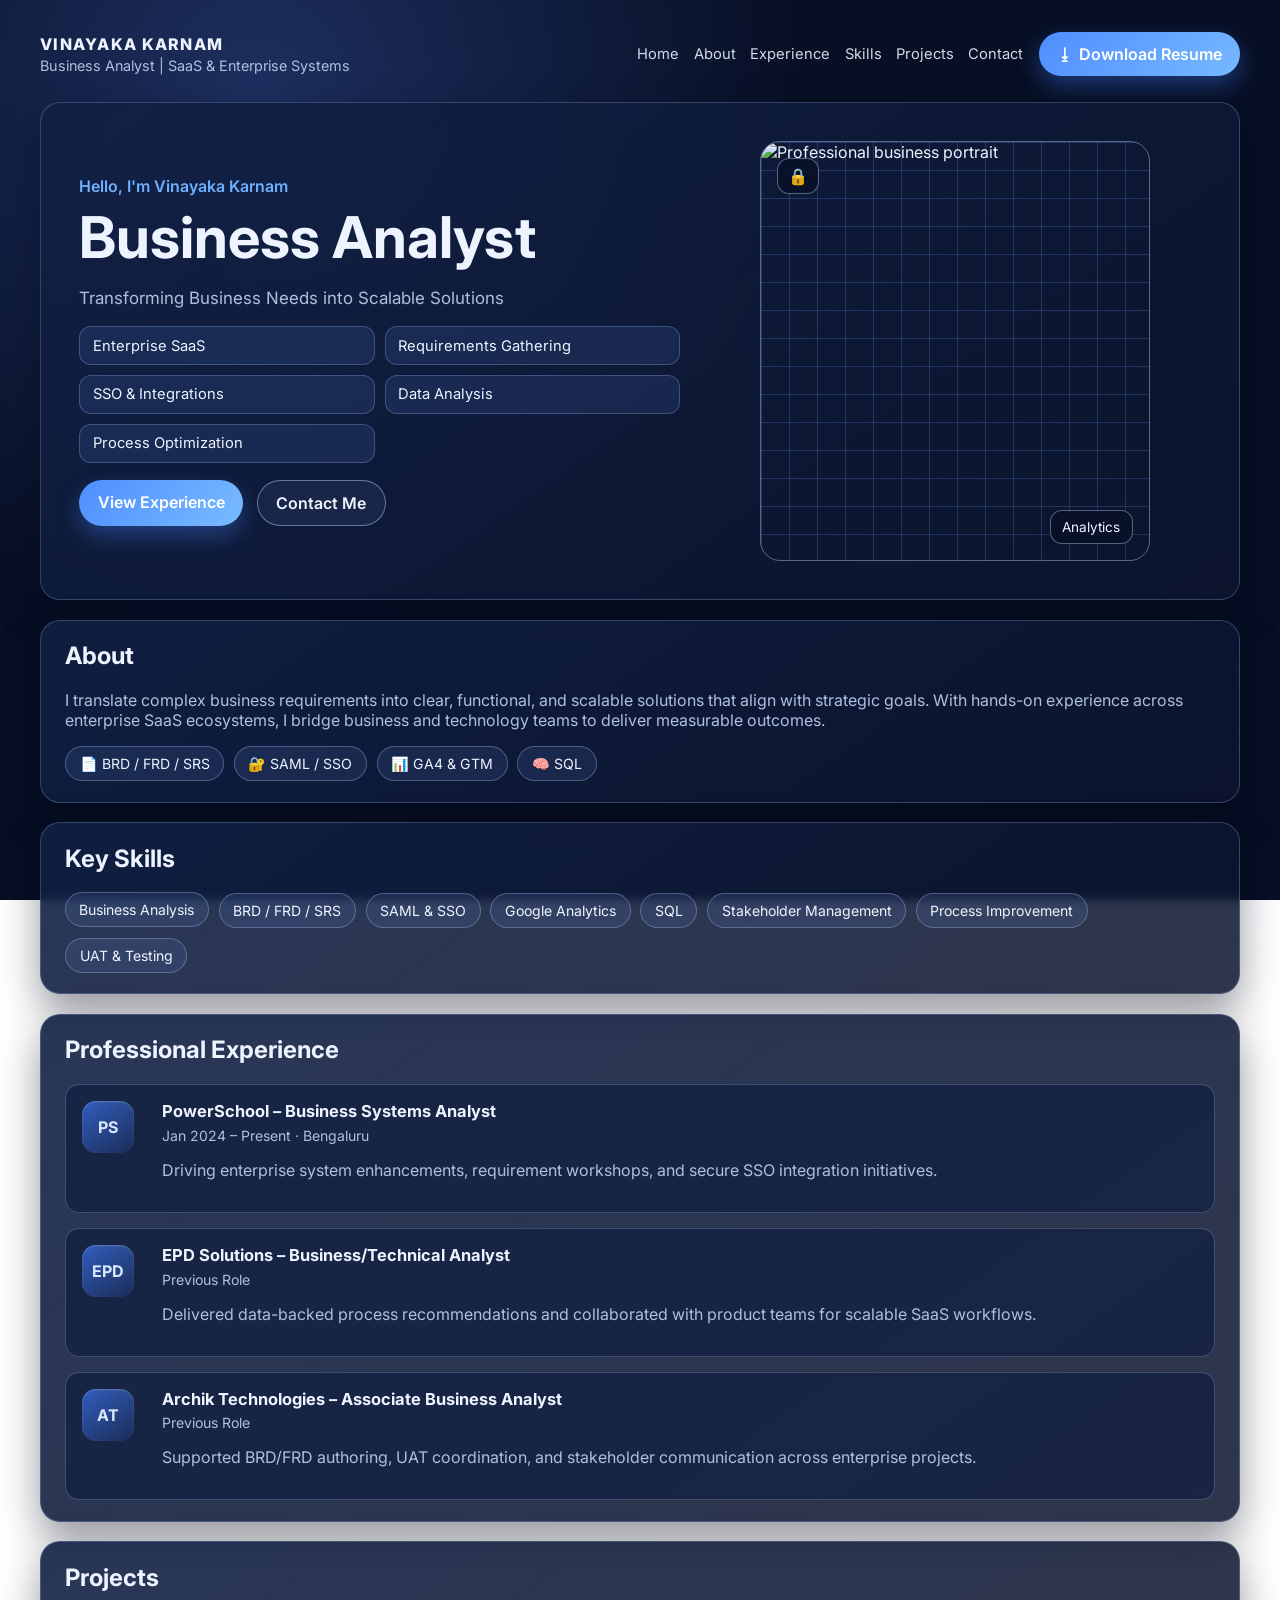
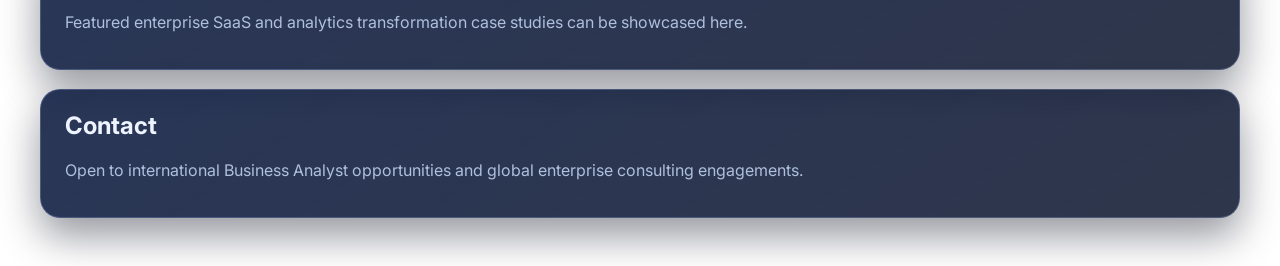
==== portfolio.html @ b72885bd "Create premium portfolio design for Vinayaka Karnam" ====
<!DOCTYPE html>
<html lang="en">
<head>
  <meta charset="UTF-8" />
  <meta name="viewport" content="width=device-width, initial-scale=1.0" />
  <title>Vinayaka Karnam | Business Analyst</title>
  <link rel="preconnect" href="https://fonts.googleapis.com" />
  <link rel="preconnect" href="https://fonts.gstatic.com" crossorigin />
  <link href="https://fonts.googleapis.com/css2?family=Inter:wght@400;500;600;700;800&display=swap" rel="stylesheet" />
  <link rel="stylesheet" href="portfolio.css" />
</head>
<body>
  <div class="bg-orb orb-1"></div>
  <div class="bg-orb orb-2"></div>

  <header class="site-header">
    <div class="brand">
      <p class="name">VINAYAKA KARNAM</p>
      <p class="role">Business Analyst | SaaS &amp; Enterprise Systems</p>
    </div>

    <nav class="main-nav">
      <a href="#home">Home</a>
      <a href="#about">About</a>
      <a href="#experience">Experience</a>
      <a href="#skills">Skills</a>
      <a href="#projects">Projects</a>
      <a href="#contact">Contact</a>
    </nav>

    <a class="resume-btn" href="#" aria-label="Download Resume">
      <span>⭳</span> Download Resume
    </a>
  </header>

  <main>
    <section id="home" class="hero section-card">
      <div class="hero-content">
        <p class="intro">Hello, I'm Vinayaka Karnam</p>
        <h1>Business Analyst</h1>
        <p class="tagline">Transforming Business Needs into Scalable Solutions</p>

        <ul class="highlights">
          <li>Enterprise SaaS</li>
          <li>Requirements Gathering</li>
          <li>SSO &amp; Integrations</li>
          <li>Data Analysis</li>
          <li>Process Optimization</li>
        </ul>

        <div class="hero-cta">
          <a href="#experience" class="btn btn-primary">View Experience</a>
          <a href="#contact" class="btn btn-secondary">Contact Me</a>
        </div>
      </div>

      <div class="hero-visual" aria-label="Professional portrait visual">
        <div class="photo-frame">
          <img src="https://images.unsplash.com/photo-1560250097-0b93528c311a?auto=format&fit=crop&w=900&q=80" alt="Professional business portrait" />
          <div class="overlay-lines"></div>
          <div class="security-icon">🔒</div>
          <div class="analytics-chip">Analytics</div>
        </div>
      </div>
    </section>

    <section id="about" class="about section-card">
      <h2>About</h2>
      <p>
        I translate complex business requirements into clear, functional, and scalable solutions that align with strategic goals.
        With hands-on experience across enterprise SaaS ecosystems, I bridge business and technology teams to deliver measurable outcomes.
      </p>
      <div class="about-tags">
        <span>📄 BRD / FRD / SRS</span>
        <span>🔐 SAML / SSO</span>
        <span>📊 GA4 &amp; GTM</span>
        <span>🧠 SQL</span>
      </div>
    </section>

    <section id="skills" class="skills section-card">
      <h2>Key Skills</h2>
      <div class="skill-grid">
        <span>Business Analysis</span>
        <span>BRD / FRD / SRS</span>
        <span>SAML &amp; SSO</span>
        <span>Google Analytics</span>
        <span>SQL</span>
        <span>Stakeholder Management</span>
        <span>Process Improvement</span>
        <span>UAT &amp; Testing</span>
      </div>
    </section>

    <section id="experience" class="experience section-card">
      <h2>Professional Experience</h2>
      <div class="timeline">
        <article class="exp-card">
          <div class="logo">PS</div>
          <div>
            <h3>PowerSchool – Business Systems Analyst</h3>
            <p class="duration">Jan 2024 – Present · Bengaluru</p>
            <p>Driving enterprise system enhancements, requirement workshops, and secure SSO integration initiatives.</p>
          </div>
        </article>

        <article class="exp-card">
          <div class="logo">EPD</div>
          <div>
            <h3>EPD Solutions – Business/Technical Analyst</h3>
            <p class="duration">Previous Role</p>
            <p>Delivered data-backed process recommendations and collaborated with product teams for scalable SaaS workflows.</p>
          </div>
        </article>

        <article class="exp-card">
          <div class="logo">AT</div>
          <div>
            <h3>Archik Technologies – Associate Business Analyst</h3>
            <p class="duration">Previous Role</p>
            <p>Supported BRD/FRD authoring, UAT coordination, and stakeholder communication across enterprise projects.</p>
          </div>
        </article>
      </div>
    </section>

    <section id="projects" class="section-card placeholder">
      <h2>Projects</h2>
      <p>Featured enterprise SaaS and analytics transformation case studies can be showcased here.</p>
    </section>

    <section id="contact" class="section-card placeholder">
      <h2>Contact</h2>
      <p>Open to international Business Analyst opportunities and global enterprise consulting engagements.</p>
    </section>
  </main>
</body>
</html>
---- portfolio.css ----
:root {
  --bg: #070f24;
  --bg-2: #0f1b3a;
  --text: #eef4ff;
  --muted: #afc0de;
  --card: rgba(19, 35, 75, 0.7);
  --line: rgba(174, 196, 255, 0.25);
  --primary: #4f8dff;
  --primary-2: #6fb0ff;
  --shadow: 0 18px 40px rgba(0, 7, 25, 0.42);
}

* {
  box-sizing: border-box;
}

html,
body {
  margin: 0;
  font-family: "Inter", sans-serif;
  background: radial-gradient(circle at 20% 10%, #1d2f5f 0%, var(--bg) 42%) fixed;
  color: var(--text);
  scroll-behavior: smooth;
}

body {
  padding: 2rem clamp(1rem, 3vw, 2.5rem) 3rem;
  position: relative;
  overflow-x: hidden;
}

.bg-orb {
  position: fixed;
  border-radius: 50%;
  filter: blur(70px);
  z-index: -1;
}

.orb-1 {
  width: 360px;
  height: 360px;
  background: rgba(80, 125, 255, 0.24);
  top: -80px;
  left: -100px;
}

.orb-2 {
  width: 300px;
  height: 300px;
  background: rgba(53, 188, 255, 0.16);
  right: -100px;
  bottom: 80px;
}

.site-header {
  max-width: 1200px;
  margin: 0 auto 1.6rem;
  display: grid;
  gap: 1rem;
  grid-template-columns: 1.3fr auto auto;
  align-items: center;
}

.name {
  margin: 0;
  font-weight: 800;
  letter-spacing: 0.08em;
}

.role {
  margin: 0.2rem 0 0;
  font-size: 0.9rem;
  color: var(--muted);
}

.main-nav {
  display: flex;
  flex-wrap: wrap;
  gap: 0.9rem;
  justify-content: center;
}

.main-nav a {
  color: var(--text);
  text-decoration: none;
  font-size: 0.92rem;
  opacity: 0.88;
  transition: opacity 0.25s ease, color 0.25s ease;
}

.main-nav a:hover {
  opacity: 1;
  color: var(--primary-2);
}

.resume-btn,
.btn {
  border-radius: 999px;
  text-decoration: none;
  font-weight: 600;
  transition: transform 0.25s ease, box-shadow 0.25s ease;
}

.resume-btn {
  justify-self: end;
  padding: 0.75rem 1.1rem;
  color: #fff;
  background: linear-gradient(135deg, var(--primary), #77b9ff);
  box-shadow: 0 10px 24px rgba(65, 127, 252, 0.38);
  display: inline-flex;
  align-items: center;
  gap: 0.4rem;
}

.resume-btn:hover,
.btn:hover {
  transform: translateY(-2px);
}

main {
  max-width: 1200px;
  margin: 0 auto;
  display: grid;
  gap: 1.2rem;
}

.section-card {
  background: linear-gradient(145deg, rgba(17, 32, 68, 0.9), rgba(12, 21, 45, 0.86));
  border: 1px solid var(--line);
  border-radius: 20px;
  box-shadow: var(--shadow);
  backdrop-filter: blur(4px);
}

.hero {
  padding: clamp(1.2rem, 3vw, 2.4rem);
  display: grid;
  gap: 1.8rem;
  grid-template-columns: 1.1fr 0.9fr;
  align-items: center;
}

.intro {
  color: var(--primary-2);
  margin: 0;
  font-weight: 600;
}

.hero h1 {
  margin: 0.35rem 0;
  font-size: clamp(2rem, 5vw, 3.6rem);
}

.tagline {
  font-size: 1.06rem;
  color: var(--muted);
}

.highlights {
  list-style: none;
  padding: 0;
  margin: 1.1rem 0;
  display: grid;
  grid-template-columns: repeat(2, minmax(130px, 1fr));
  gap: 0.6rem;
}

.highlights li {
  background: rgba(90, 130, 215, 0.15);
  border: 1px solid rgba(160, 190, 255, 0.28);
  border-radius: 12px;
  padding: 0.6rem 0.8rem;
  font-size: 0.92rem;
}

.hero-cta {
  display: flex;
  gap: 0.85rem;
  flex-wrap: wrap;
}

.btn {
  padding: 0.74rem 1.15rem;
}

.btn-primary {
  color: #fff;
  background: linear-gradient(130deg, var(--primary), #79bcff);
  box-shadow: 0 10px 22px rgba(73, 131, 253, 0.35);
}

.btn-secondary {
  color: var(--text);
  border: 1px solid rgba(177, 203, 255, 0.5);
  background: rgba(150, 180, 255, 0.08);
}

.hero-visual {
  display: flex;
  justify-content: center;
}

.photo-frame {
  width: min(100%, 390px);
  min-height: 420px;
  border-radius: 20px;
  overflow: hidden;
  position: relative;
  border: 1px solid rgba(205, 222, 255, 0.4);
}

.photo-frame img {
  width: 100%;
  height: 100%;
  object-fit: cover;
}

.overlay-lines {
  position: absolute;
  inset: 0;
  background-image: linear-gradient(rgba(94, 140, 255, 0.24) 1px, transparent 1px),
    linear-gradient(90deg, rgba(94, 140, 255, 0.24) 1px, transparent 1px);
  background-size: 28px 28px;
  mix-blend-mode: screen;
  pointer-events: none;
}

.security-icon,
.analytics-chip {
  position: absolute;
  background: rgba(7, 15, 37, 0.8);
  border: 1px solid rgba(195, 216, 255, 0.42);
  border-radius: 12px;
  backdrop-filter: blur(2px);
}

.security-icon {
  top: 1rem;
  left: 1rem;
  padding: 0.45rem 0.62rem;
}

.analytics-chip {
  bottom: 1rem;
  right: 1rem;
  padding: 0.5rem 0.7rem;
  font-size: 0.85rem;
}

section:not(.hero) {
  padding: 1.3rem 1.5rem;
}

h2 {
  margin-top: 0;
}

.about p,
.placeholder p,
.exp-card p {
  color: var(--muted);
}

.about-tags,
.skill-grid {
  display: flex;
  gap: 0.6rem;
  flex-wrap: wrap;
  margin-top: 1rem;
}

.about-tags span,
.skill-grid span {
  border-radius: 999px;
  border: 1px solid rgba(180, 204, 255, 0.32);
  background: rgba(100, 135, 213, 0.14);
  padding: 0.5rem 0.85rem;
  font-size: 0.88rem;
}

.timeline {
  display: grid;
  gap: 0.95rem;
}

.exp-card {
  display: grid;
  grid-template-columns: 64px 1fr;
  gap: 1rem;
  background: rgba(16, 31, 63, 0.7);
  border: 1px solid rgba(171, 198, 255, 0.26);
  border-radius: 14px;
  padding: 1rem;
  transition: transform 0.25s ease, border-color 0.25s ease;
}

.exp-card:hover {
  transform: translateY(-2px);
  border-color: rgba(135, 185, 255, 0.5);
}

.logo {
  width: 52px;
  height: 52px;
  border-radius: 14px;
  display: grid;
  place-items: center;
  font-weight: 700;
  color: #d9e8ff;
  background: linear-gradient(145deg, #325ebd, #1b2d58);
  box-shadow: inset 0 1px 2px rgba(255, 255, 255, 0.22);
}

.exp-card h3 {
  margin: 0;
  font-size: 1.03rem;
}

.duration {
  margin: 0.35rem 0 0.45rem;
  font-size: 0.88rem;
}

@media (max-width: 1024px) {
  .site-header {
    grid-template-columns: 1fr;
    text-align: center;
  }

  .resume-btn {
    justify-self: center;
  }

  .hero {
    grid-template-columns: 1fr;
  }
}

@media (max-width: 560px) {
  body {
    padding: 1rem 0.8rem 2rem;
  }

  .highlights {
    grid-template-columns: 1fr;
  }
}
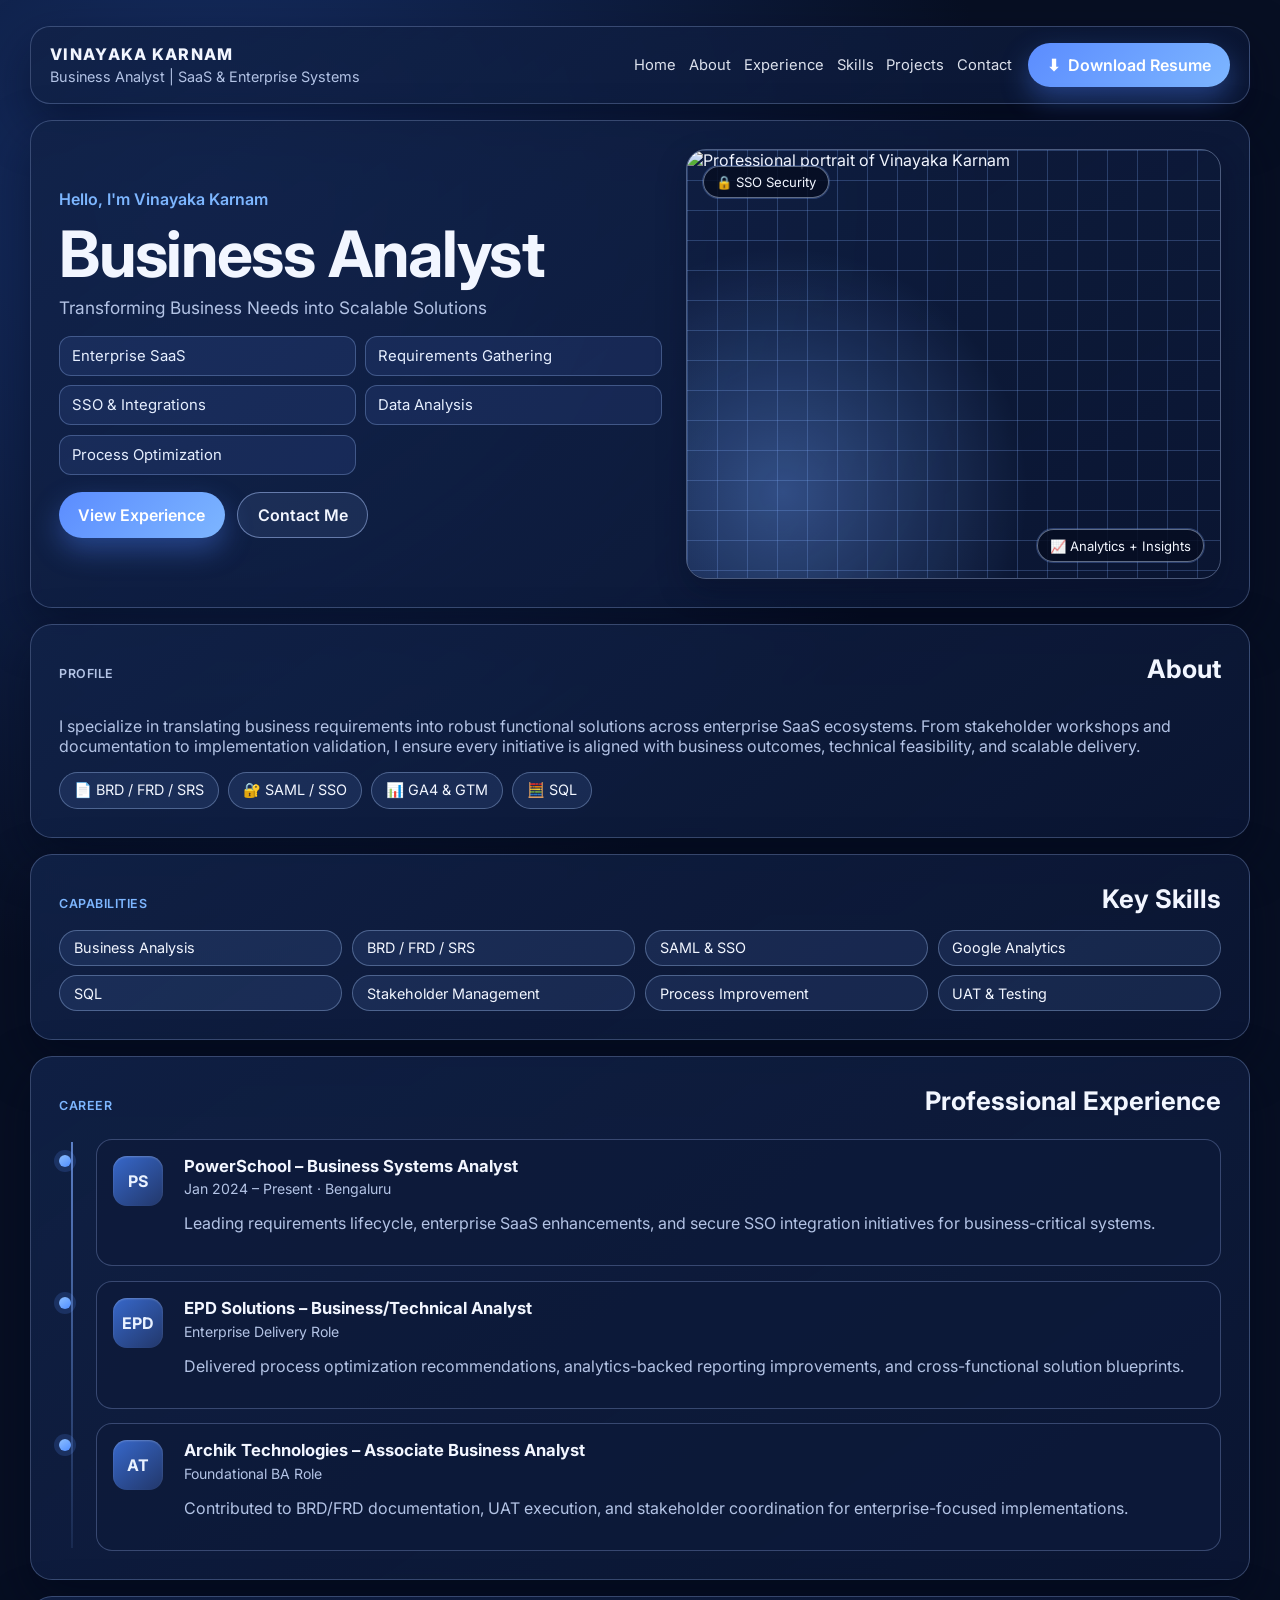
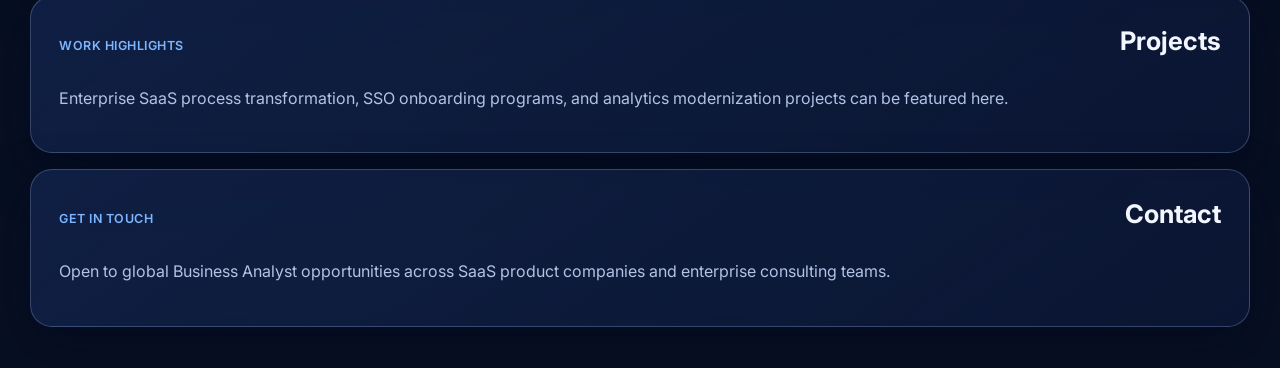
==== commit f3338992: "Add cPanel-ready portfolio entry files and local asset" ====
--- a/portfolio.html
+++ b/portfolio.html
@@ -3,136 +3,165 @@
 <head>
   <meta charset="UTF-8" />
   <meta name="viewport" content="width=device-width, initial-scale=1.0" />
-  <title>Vinayaka Karnam | Business Analyst</title>
+  <title>Vinayaka Karnam | Business Analyst Portfolio</title>
   <link rel="preconnect" href="https://fonts.googleapis.com" />
   <link rel="preconnect" href="https://fonts.gstatic.com" crossorigin />
   <link href="https://fonts.googleapis.com/css2?family=Inter:wght@400;500;600;700;800&display=swap" rel="stylesheet" />
   <link rel="stylesheet" href="portfolio.css" />
 </head>
 <body>
-  <div class="bg-orb orb-1"></div>
-  <div class="bg-orb orb-2"></div>
+  <div class="ambient ambient-a"></div>
+  <div class="ambient ambient-b"></div>
 
-  <header class="site-header">
-    <div class="brand">
-      <p class="name">VINAYAKA KARNAM</p>
-      <p class="role">Business Analyst | SaaS &amp; Enterprise Systems</p>
-    </div>
-
-    <nav class="main-nav">
-      <a href="#home">Home</a>
-      <a href="#about">About</a>
-      <a href="#experience">Experience</a>
-      <a href="#skills">Skills</a>
-      <a href="#projects">Projects</a>
-      <a href="#contact">Contact</a>
-    </nav>
-
-    <a class="resume-btn" href="#" aria-label="Download Resume">
-      <span>⭳</span> Download Resume
-    </a>
-  </header>
-
-  <main>
-    <section id="home" class="hero section-card">
-      <div class="hero-content">
-        <p class="intro">Hello, I'm Vinayaka Karnam</p>
-        <h1>Business Analyst</h1>
-        <p class="tagline">Transforming Business Needs into Scalable Solutions</p>
-
-        <ul class="highlights">
-          <li>Enterprise SaaS</li>
-          <li>Requirements Gathering</li>
-          <li>SSO &amp; Integrations</li>
-          <li>Data Analysis</li>
-          <li>Process Optimization</li>
-        </ul>
-
-        <div class="hero-cta">
-          <a href="#experience" class="btn btn-primary">View Experience</a>
-          <a href="#contact" class="btn btn-secondary">Contact Me</a>
-        </div>
+  <div class="site-shell">
+    <header class="header glass">
+      <div class="brand-block">
+        <p class="brand-name">VINAYAKA KARNAM</p>
+        <p class="brand-subtitle">Business Analyst | SaaS &amp; Enterprise Systems</p>
       </div>
 
-      <div class="hero-visual" aria-label="Professional portrait visual">
-        <div class="photo-frame">
-          <img src="https://images.unsplash.com/photo-1560250097-0b93528c311a?auto=format&fit=crop&w=900&q=80" alt="Professional business portrait" />
-          <div class="overlay-lines"></div>
-          <div class="security-icon">🔒</div>
-          <div class="analytics-chip">Analytics</div>
+      <nav class="nav-links" aria-label="Primary">
+        <a href="#home">Home</a>
+        <a href="#about">About</a>
+        <a href="#experience">Experience</a>
+        <a href="#skills">Skills</a>
+        <a href="#projects">Projects</a>
+        <a href="#contact">Contact</a>
+      </nav>
+
+      <a href="#" class="btn btn-resume" aria-label="Download Resume">
+        <span aria-hidden="true">⬇</span>
+        <span>Download Resume</span>
+      </a>
+    </header>
+
+    <main>
+      <section id="home" class="hero glass section">
+        <div class="hero-copy">
+          <p class="eyebrow">Hello, I'm Vinayaka Karnam</p>
+          <h1>Business Analyst</h1>
+          <p class="hero-tagline">Transforming Business Needs into Scalable Solutions</p>
+
+          <ul class="feature-list">
+            <li>Enterprise SaaS</li>
+            <li>Requirements Gathering</li>
+            <li>SSO &amp; Integrations</li>
+            <li>Data Analysis</li>
+            <li>Process Optimization</li>
+          </ul>
+
+          <div class="cta-row">
+            <a href="#experience" class="btn btn-primary">View Experience</a>
+            <a href="#contact" class="btn btn-secondary">Contact Me</a>
+          </div>
         </div>
-      </div>
-    </section>
 
-    <section id="about" class="about section-card">
-      <h2>About</h2>
-      <p>
-        I translate complex business requirements into clear, functional, and scalable solutions that align with strategic goals.
-        With hands-on experience across enterprise SaaS ecosystems, I bridge business and technology teams to deliver measurable outcomes.
-      </p>
-      <div class="about-tags">
-        <span>📄 BRD / FRD / SRS</span>
-        <span>🔐 SAML / SSO</span>
-        <span>📊 GA4 &amp; GTM</span>
-        <span>🧠 SQL</span>
-      </div>
-    </section>
+        <aside class="hero-media">
+          <div class="portrait-card">
+            <img src="https://images.unsplash.com/photo-1560250097-0b93528c311a?auto=format&fit=crop&w=1200&q=80" alt="Professional portrait of Vinayaka Karnam" />
+            <div class="tech-overlay" aria-hidden="true"></div>
+            <div class="chip chip-lock">🔒 SSO Security</div>
+            <div class="chip chip-analytics">📈 Analytics + Insights</div>
+          </div>
+        </aside>
+      </section>
 
-    <section id="skills" class="skills section-card">
-      <h2>Key Skills</h2>
-      <div class="skill-grid">
-        <span>Business Analysis</span>
-        <span>BRD / FRD / SRS</span>
-        <span>SAML &amp; SSO</span>
-        <span>Google Analytics</span>
-        <span>SQL</span>
-        <span>Stakeholder Management</span>
-        <span>Process Improvement</span>
-        <span>UAT &amp; Testing</span>
-      </div>
-    </section>
+      <section id="about" class="section about glass">
+        <div class="section-head">
+          <p class="kicker">Profile</p>
+          <h2>About</h2>
+        </div>
+        <p>
+          I specialize in translating business requirements into robust functional solutions across enterprise SaaS ecosystems.
+          From stakeholder workshops and documentation to implementation validation, I ensure every initiative is aligned with
+          business outcomes, technical feasibility, and scalable delivery.
+        </p>
+        <div class="icon-tags">
+          <span>📄 BRD / FRD / SRS</span>
+          <span>🔐 SAML / SSO</span>
+          <span>📊 GA4 &amp; GTM</span>
+          <span>🧮 SQL</span>
+        </div>
+      </section>
 
-    <section id="experience" class="experience section-card">
-      <h2>Professional Experience</h2>
-      <div class="timeline">
-        <article class="exp-card">
-          <div class="logo">PS</div>
-          <div>
-            <h3>PowerSchool – Business Systems Analyst</h3>
-            <p class="duration">Jan 2024 – Present · Bengaluru</p>
-            <p>Driving enterprise system enhancements, requirement workshops, and secure SSO integration initiatives.</p>
-          </div>
-        </article>
+      <section id="skills" class="section skills glass">
+        <div class="section-head">
+          <p class="kicker">Capabilities</p>
+          <h2>Key Skills</h2>
+        </div>
+        <div class="skills-grid">
+          <article>Business Analysis</article>
+          <article>BRD / FRD / SRS</article>
+          <article>SAML &amp; SSO</article>
+          <article>Google Analytics</article>
+          <article>SQL</article>
+          <article>Stakeholder Management</article>
+          <article>Process Improvement</article>
+          <article>UAT &amp; Testing</article>
+        </div>
+      </section>
 
-        <article class="exp-card">
-          <div class="logo">EPD</div>
-          <div>
-            <h3>EPD Solutions – Business/Technical Analyst</h3>
-            <p class="duration">Previous Role</p>
-            <p>Delivered data-backed process recommendations and collaborated with product teams for scalable SaaS workflows.</p>
-          </div>
-        </article>
+      <section id="experience" class="section experience glass">
+        <div class="section-head">
+          <p class="kicker">Career</p>
+          <h2>Professional Experience</h2>
+        </div>
 
-        <article class="exp-card">
-          <div class="logo">AT</div>
-          <div>
-            <h3>Archik Technologies – Associate Business Analyst</h3>
-            <p class="duration">Previous Role</p>
-            <p>Supported BRD/FRD authoring, UAT coordination, and stakeholder communication across enterprise projects.</p>
-          </div>
-        </article>
-      </div>
-    </section>
+        <div class="timeline">
+          <article class="exp-item">
+            <div class="timeline-dot"></div>
+            <div class="exp-card">
+              <div class="company-mark">PS</div>
+              <div>
+                <h3>PowerSchool – Business Systems Analyst</h3>
+                <p class="meta">Jan 2024 – Present · Bengaluru</p>
+                <p>Leading requirements lifecycle, enterprise SaaS enhancements, and secure SSO integration initiatives for business-critical systems.</p>
+              </div>
+            </div>
+          </article>
 
-    <section id="projects" class="section-card placeholder">
-      <h2>Projects</h2>
-      <p>Featured enterprise SaaS and analytics transformation case studies can be showcased here.</p>
-    </section>
+          <article class="exp-item">
+            <div class="timeline-dot"></div>
+            <div class="exp-card">
+              <div class="company-mark">EPD</div>
+              <div>
+                <h3>EPD Solutions – Business/Technical Analyst</h3>
+                <p class="meta">Enterprise Delivery Role</p>
+                <p>Delivered process optimization recommendations, analytics-backed reporting improvements, and cross-functional solution blueprints.</p>
+              </div>
+            </div>
+          </article>
 
-    <section id="contact" class="section-card placeholder">
-      <h2>Contact</h2>
-      <p>Open to international Business Analyst opportunities and global enterprise consulting engagements.</p>
-    </section>
-  </main>
+          <article class="exp-item">
+            <div class="timeline-dot"></div>
+            <div class="exp-card">
+              <div class="company-mark">AT</div>
+              <div>
+                <h3>Archik Technologies – Associate Business Analyst</h3>
+                <p class="meta">Foundational BA Role</p>
+                <p>Contributed to BRD/FRD documentation, UAT execution, and stakeholder coordination for enterprise-focused implementations.</p>
+              </div>
+            </div>
+          </article>
+        </div>
+      </section>
+
+      <section id="projects" class="section projects glass">
+        <div class="section-head">
+          <p class="kicker">Work Highlights</p>
+          <h2>Projects</h2>
+        </div>
+        <p class="muted">Enterprise SaaS process transformation, SSO onboarding programs, and analytics modernization projects can be featured here.</p>
+      </section>
+
+      <section id="contact" class="section contact glass">
+        <div class="section-head">
+          <p class="kicker">Get in Touch</p>
+          <h2>Contact</h2>
+        </div>
+        <p class="muted">Open to global Business Analyst opportunities across SaaS product companies and enterprise consulting teams.</p>
+      </section>
+    </main>
+  </div>
 </body>
 </html>
--- a/portfolio.css
+++ b/portfolio.css
@@ -1,13 +1,16 @@
 :root {
-  --bg: #070f24;
-  --bg-2: #0f1b3a;
-  --text: #eef4ff;
-  --muted: #afc0de;
-  --card: rgba(19, 35, 75, 0.7);
-  --line: rgba(174, 196, 255, 0.25);
-  --primary: #4f8dff;
-  --primary-2: #6fb0ff;
-  --shadow: 0 18px 40px rgba(0, 7, 25, 0.42);
+  --bg: #070f23;
+  --bg-deep: #050b1a;
+  --surface: rgba(12, 24, 55, 0.74);
+  --surface-strong: rgba(17, 34, 72, 0.88);
+  --text: #f2f6ff;
+  --muted: #b3c3e5;
+  --line: rgba(164, 190, 245, 0.28);
+  --primary: #5b8cff;
+  --primary-2: #7db6ff;
+  --ring: 0 0 0 1px rgba(120, 162, 255, 0.28);
+  --shadow-lg: 0 20px 48px rgba(2, 8, 27, 0.5);
+  --shadow-md: 0 12px 28px rgba(5, 12, 35, 0.35);
 }
 
 * {
@@ -18,330 +21,387 @@
 body {
   margin: 0;
   font-family: "Inter", sans-serif;
-  background: radial-gradient(circle at 20% 10%, #1d2f5f 0%, var(--bg) 42%) fixed;
   color: var(--text);
+  background: radial-gradient(circle at 16% 10%, #162f66 0%, var(--bg) 38%),
+    linear-gradient(180deg, #081127 0%, var(--bg-deep) 100%);
   scroll-behavior: smooth;
 }
 
 body {
-  padding: 2rem clamp(1rem, 3vw, 2.5rem) 3rem;
-  position: relative;
+  min-height: 100vh;
+  padding: clamp(1rem, 2vw, 2rem);
   overflow-x: hidden;
 }
 
-.bg-orb {
+.ambient {
   position: fixed;
-  border-radius: 50%;
+  border-radius: 999px;
   filter: blur(70px);
   z-index: -1;
 }
 
-.orb-1 {
+.ambient-a {
   width: 360px;
   height: 360px;
-  background: rgba(80, 125, 255, 0.24);
-  top: -80px;
-  left: -100px;
-}
-
-.orb-2 {
-  width: 300px;
-  height: 300px;
-  background: rgba(53, 188, 255, 0.16);
-  right: -100px;
-  bottom: 80px;
-}
-
-.site-header {
-  max-width: 1200px;
-  margin: 0 auto 1.6rem;
-  display: grid;
+  top: -90px;
+  left: -80px;
+  background: rgba(85, 134, 255, 0.24);
+}
+
+.ambient-b {
+  width: 320px;
+  height: 320px;
+  bottom: 12%;
+  right: -90px;
+  background: rgba(65, 194, 255, 0.16);
+}
+
+.site-shell {
+  width: min(1220px, 100%);
+  margin: 0 auto;
+}
+
+.glass {
+  border: 1px solid var(--line);
+  background: linear-gradient(145deg, var(--surface-strong), var(--surface));
+  box-shadow: var(--shadow-lg);
+  backdrop-filter: blur(6px);
+}
+
+.header {
+  border-radius: 20px;
+  padding: 1rem 1.2rem;
+  margin-bottom: 1rem;
+  display: grid;
+  grid-template-columns: 1.35fr auto auto;
+  align-items: center;
   gap: 1rem;
-  grid-template-columns: 1.3fr auto auto;
-  align-items: center;
-}
-
-.name {
+}
+
+.brand-name {
   margin: 0;
   font-weight: 800;
   letter-spacing: 0.08em;
 }
 
-.role {
-  margin: 0.2rem 0 0;
+.brand-subtitle {
+  margin: 0.3rem 0 0;
+  color: var(--muted);
   font-size: 0.9rem;
-  color: var(--muted);
-}
-
-.main-nav {
+}
+
+.nav-links {
   display: flex;
   flex-wrap: wrap;
-  gap: 0.9rem;
   justify-content: center;
-}
-
-.main-nav a {
+  gap: 0.8rem;
+}
+
+.nav-links a {
   color: var(--text);
   text-decoration: none;
   font-size: 0.92rem;
-  opacity: 0.88;
-  transition: opacity 0.25s ease, color 0.25s ease;
-}
-
-.main-nav a:hover {
+  opacity: 0.9;
+  transition: color 0.25s ease, opacity 0.25s ease;
+}
+
+.nav-links a:hover {
+  color: var(--primary-2);
   opacity: 1;
+}
+
+.section {
+  border-radius: 22px;
+  padding: clamp(1.2rem, 2.2vw, 2rem);
+  margin-bottom: 1rem;
+  animation: rise-in 0.55s ease both;
+}
+
+.hero {
+  display: grid;
+  grid-template-columns: 1.06fr 0.94fr;
+  gap: 1.5rem;
+  align-items: center;
+}
+
+.eyebrow {
+  margin: 0;
   color: var(--primary-2);
-}
-
-.resume-btn,
-.btn {
-  border-radius: 999px;
-  text-decoration: none;
   font-weight: 600;
-  transition: transform 0.25s ease, box-shadow 0.25s ease;
-}
-
-.resume-btn {
-  justify-self: end;
-  padding: 0.75rem 1.1rem;
-  color: #fff;
-  background: linear-gradient(135deg, var(--primary), #77b9ff);
-  box-shadow: 0 10px 24px rgba(65, 127, 252, 0.38);
-  display: inline-flex;
-  align-items: center;
-  gap: 0.4rem;
-}
-
-.resume-btn:hover,
-.btn:hover {
-  transform: translateY(-2px);
-}
-
-main {
-  max-width: 1200px;
-  margin: 0 auto;
-  display: grid;
-  gap: 1.2rem;
-}
-
-.section-card {
-  background: linear-gradient(145deg, rgba(17, 32, 68, 0.9), rgba(12, 21, 45, 0.86));
-  border: 1px solid var(--line);
-  border-radius: 20px;
-  box-shadow: var(--shadow);
-  backdrop-filter: blur(4px);
-}
-
-.hero {
-  padding: clamp(1.2rem, 3vw, 2.4rem);
-  display: grid;
-  gap: 1.8rem;
-  grid-template-columns: 1.1fr 0.9fr;
-  align-items: center;
-}
-
-.intro {
-  color: var(--primary-2);
-  margin: 0;
-  font-weight: 600;
-}
-
-.hero h1 {
+}
+
+h1 {
   margin: 0.35rem 0;
-  font-size: clamp(2rem, 5vw, 3.6rem);
-}
-
-.tagline {
-  font-size: 1.06rem;
+  font-size: clamp(2.2rem, 5.2vw, 4rem);
+  letter-spacing: -0.02em;
+}
+
+.hero-tagline {
+  margin-top: 0;
   color: var(--muted);
-}
-
-.highlights {
+  font-size: 1.08rem;
+}
+
+.feature-list {
   list-style: none;
   padding: 0;
   margin: 1.1rem 0;
   display: grid;
-  grid-template-columns: repeat(2, minmax(130px, 1fr));
+  grid-template-columns: repeat(2, minmax(150px, 1fr));
   gap: 0.6rem;
 }
 
-.highlights li {
-  background: rgba(90, 130, 215, 0.15);
-  border: 1px solid rgba(160, 190, 255, 0.28);
+.feature-list li {
+  border: 1px solid rgba(163, 194, 255, 0.3);
   border-radius: 12px;
-  padding: 0.6rem 0.8rem;
-  font-size: 0.92rem;
-}
-
-.hero-cta {
+  padding: 0.62rem 0.75rem;
+  background: rgba(87, 126, 222, 0.13);
+  color: #e6efff;
+  font-size: 0.93rem;
+}
+
+.cta-row {
   display: flex;
-  gap: 0.85rem;
   flex-wrap: wrap;
+  gap: 0.8rem;
 }
 
 .btn {
-  padding: 0.74rem 1.15rem;
-}
-
+  border-radius: 999px;
+  padding: 0.75rem 1.2rem;
+  display: inline-flex;
+  align-items: center;
+  gap: 0.45rem;
+  text-decoration: none;
+  font-weight: 600;
+  transition: transform 0.2s ease, box-shadow 0.2s ease, background 0.2s ease;
+}
+
+.btn:hover {
+  transform: translateY(-2px);
+}
+
+.btn-resume,
 .btn-primary {
   color: #fff;
-  background: linear-gradient(130deg, var(--primary), #79bcff);
-  box-shadow: 0 10px 22px rgba(73, 131, 253, 0.35);
+  background: linear-gradient(135deg, var(--primary), var(--primary-2));
+  box-shadow: 0 12px 28px rgba(77, 131, 255, 0.38);
 }
 
 .btn-secondary {
   color: var(--text);
-  border: 1px solid rgba(177, 203, 255, 0.5);
-  background: rgba(150, 180, 255, 0.08);
-}
-
-.hero-visual {
-  display: flex;
-  justify-content: center;
-}
-
-.photo-frame {
-  width: min(100%, 390px);
-  min-height: 420px;
+  border: 1px solid rgba(176, 202, 255, 0.5);
+  background: rgba(146, 181, 255, 0.1);
+}
+
+.portrait-card {
+  position: relative;
+  min-height: 430px;
   border-radius: 20px;
   overflow: hidden;
-  position: relative;
-  border: 1px solid rgba(205, 222, 255, 0.4);
-}
-
-.photo-frame img {
+  box-shadow: var(--shadow-md);
+  border: 1px solid rgba(194, 214, 255, 0.35);
+}
+
+.portrait-card img {
   width: 100%;
   height: 100%;
   object-fit: cover;
 }
 
-.overlay-lines {
+.tech-overlay {
   position: absolute;
   inset: 0;
-  background-image: linear-gradient(rgba(94, 140, 255, 0.24) 1px, transparent 1px),
-    linear-gradient(90deg, rgba(94, 140, 255, 0.24) 1px, transparent 1px);
-  background-size: 28px 28px;
+  background-image:
+    linear-gradient(rgba(125, 168, 255, 0.25) 1px, transparent 1px),
+    linear-gradient(90deg, rgba(125, 168, 255, 0.25) 1px, transparent 1px),
+    radial-gradient(circle at 18% 80%, rgba(103, 154, 255, 0.38), transparent 44%);
+  background-size: 30px 30px, 30px 30px, 100% 100%;
   mix-blend-mode: screen;
-  pointer-events: none;
-}
-
-.security-icon,
-.analytics-chip {
+}
+
+.chip {
   position: absolute;
-  background: rgba(7, 15, 37, 0.8);
-  border: 1px solid rgba(195, 216, 255, 0.42);
-  border-radius: 12px;
-  backdrop-filter: blur(2px);
-}
-
-.security-icon {
+  border-radius: 999px;
+  padding: 0.45rem 0.75rem;
+  font-size: 0.82rem;
+  border: 1px solid rgba(205, 223, 255, 0.45);
+  background: rgba(6, 14, 34, 0.84);
+  box-shadow: var(--ring);
+}
+
+.chip-lock {
   top: 1rem;
   left: 1rem;
-  padding: 0.45rem 0.62rem;
-}
-
-.analytics-chip {
+}
+
+.chip-analytics {
+  right: 1rem;
   bottom: 1rem;
-  right: 1rem;
-  padding: 0.5rem 0.7rem;
-  font-size: 0.85rem;
-}
-
-section:not(.hero) {
-  padding: 1.3rem 1.5rem;
+}
+
+.section-head {
+  display: flex;
+  align-items: baseline;
+  justify-content: space-between;
+  gap: 1rem;
+}
+
+.kicker {
+  margin: 0;
+  color: var(--primary-2);
+  font-weight: 600;
+  letter-spacing: 0.04em;
+  text-transform: uppercase;
+  font-size: 0.78rem;
 }
 
 h2 {
-  margin-top: 0;
+  margin: 0 0 1rem;
+  font-size: clamp(1.35rem, 2vw, 1.8rem);
 }
 
 .about p,
-.placeholder p,
-.exp-card p {
+.muted,
+.exp-card p,
+.meta {
   color: var(--muted);
 }
 
-.about-tags,
-.skill-grid {
+.icon-tags {
+  margin-top: 1rem;
   display: flex;
+  flex-wrap: wrap;
   gap: 0.6rem;
-  flex-wrap: wrap;
+}
+
+.icon-tags span,
+.skills-grid article {
+  border-radius: 999px;
+  border: 1px solid rgba(180, 207, 255, 0.34);
+  background: rgba(101, 139, 225, 0.14);
+  padding: 0.52rem 0.86rem;
+  font-size: 0.9rem;
+}
+
+.skills-grid {
+  display: grid;
+  grid-template-columns: repeat(4, minmax(140px, 1fr));
+  gap: 0.6rem;
+}
+
+.timeline {
+  position: relative;
+  margin-top: 0.4rem;
+  display: grid;
+  gap: 0.9rem;
+}
+
+.timeline::before {
+  content: "";
+  position: absolute;
+  left: 12px;
+  top: 0.2rem;
+  bottom: 0.2rem;
+  width: 2px;
+  background: linear-gradient(180deg, rgba(124, 169, 255, 0.7), rgba(124, 169, 255, 0.1));
+}
+
+.exp-item {
+  display: grid;
+  grid-template-columns: 24px 1fr;
+  gap: 0.8rem;
+  align-items: start;
+}
+
+.timeline-dot {
+  width: 12px;
+  height: 12px;
   margin-top: 1rem;
-}
-
-.about-tags span,
-.skill-grid span {
   border-radius: 999px;
-  border: 1px solid rgba(180, 204, 255, 0.32);
-  background: rgba(100, 135, 213, 0.14);
-  padding: 0.5rem 0.85rem;
+  background: linear-gradient(145deg, #8ec0ff, #4f8dff);
+  box-shadow: 0 0 0 5px rgba(89, 142, 255, 0.18);
+}
+
+.exp-card {
+  border: 1px solid rgba(169, 195, 255, 0.28);
+  background: rgba(14, 27, 58, 0.76);
+  border-radius: 16px;
+  padding: 1rem;
+  display: grid;
+  grid-template-columns: 56px 1fr;
+  gap: 0.95rem;
+  transition: border-color 0.2s ease, transform 0.2s ease;
+}
+
+.exp-card:hover {
+  border-color: rgba(133, 182, 255, 0.58);
+  transform: translateY(-2px);
+}
+
+.company-mark {
+  width: 50px;
+  height: 50px;
+  border-radius: 14px;
+  display: grid;
+  place-items: center;
+  background: linear-gradient(140deg, #3768cb, #22376a);
+  color: #eaf2ff;
+  font-weight: 700;
+  box-shadow: inset 0 1px 2px rgba(255, 255, 255, 0.23);
+}
+
+h3 {
+  margin: 0;
+  font-size: 1.04rem;
+}
+
+.meta {
+  margin: 0.3rem 0 0.45rem;
   font-size: 0.88rem;
 }
 
-.timeline {
-  display: grid;
-  gap: 0.95rem;
-}
-
-.exp-card {
-  display: grid;
-  grid-template-columns: 64px 1fr;
-  gap: 1rem;
-  background: rgba(16, 31, 63, 0.7);
-  border: 1px solid rgba(171, 198, 255, 0.26);
-  border-radius: 14px;
-  padding: 1rem;
-  transition: transform 0.25s ease, border-color 0.25s ease;
-}
-
-.exp-card:hover {
-  transform: translateY(-2px);
-  border-color: rgba(135, 185, 255, 0.5);
-}
-
-.logo {
-  width: 52px;
-  height: 52px;
-  border-radius: 14px;
-  display: grid;
-  place-items: center;
-  font-weight: 700;
-  color: #d9e8ff;
-  background: linear-gradient(145deg, #325ebd, #1b2d58);
-  box-shadow: inset 0 1px 2px rgba(255, 255, 255, 0.22);
-}
-
-.exp-card h3 {
-  margin: 0;
-  font-size: 1.03rem;
-}
-
-.duration {
-  margin: 0.35rem 0 0.45rem;
-  font-size: 0.88rem;
-}
-
-@media (max-width: 1024px) {
-  .site-header {
+@keyframes rise-in {
+  from {
+    opacity: 0;
+    transform: translateY(10px);
+  }
+
+  to {
+    opacity: 1;
+    transform: translateY(0);
+  }
+}
+
+@media (max-width: 1080px) {
+  .header {
     grid-template-columns: 1fr;
     text-align: center;
   }
 
-  .resume-btn {
+  .btn-resume {
     justify-self: center;
   }
 
   .hero {
     grid-template-columns: 1fr;
   }
-}
-
-@media (max-width: 560px) {
-  body {
-    padding: 1rem 0.8rem 2rem;
-  }
-
-  .highlights {
+
+  .skills-grid {
+    grid-template-columns: repeat(2, minmax(140px, 1fr));
+  }
+}
+
+@media (max-width: 620px) {
+  .feature-list {
     grid-template-columns: 1fr;
   }
-}
+
+  .skills-grid {
+    grid-template-columns: 1fr;
+  }
+
+  .exp-card {
+    grid-template-columns: 1fr;
+  }
+}
